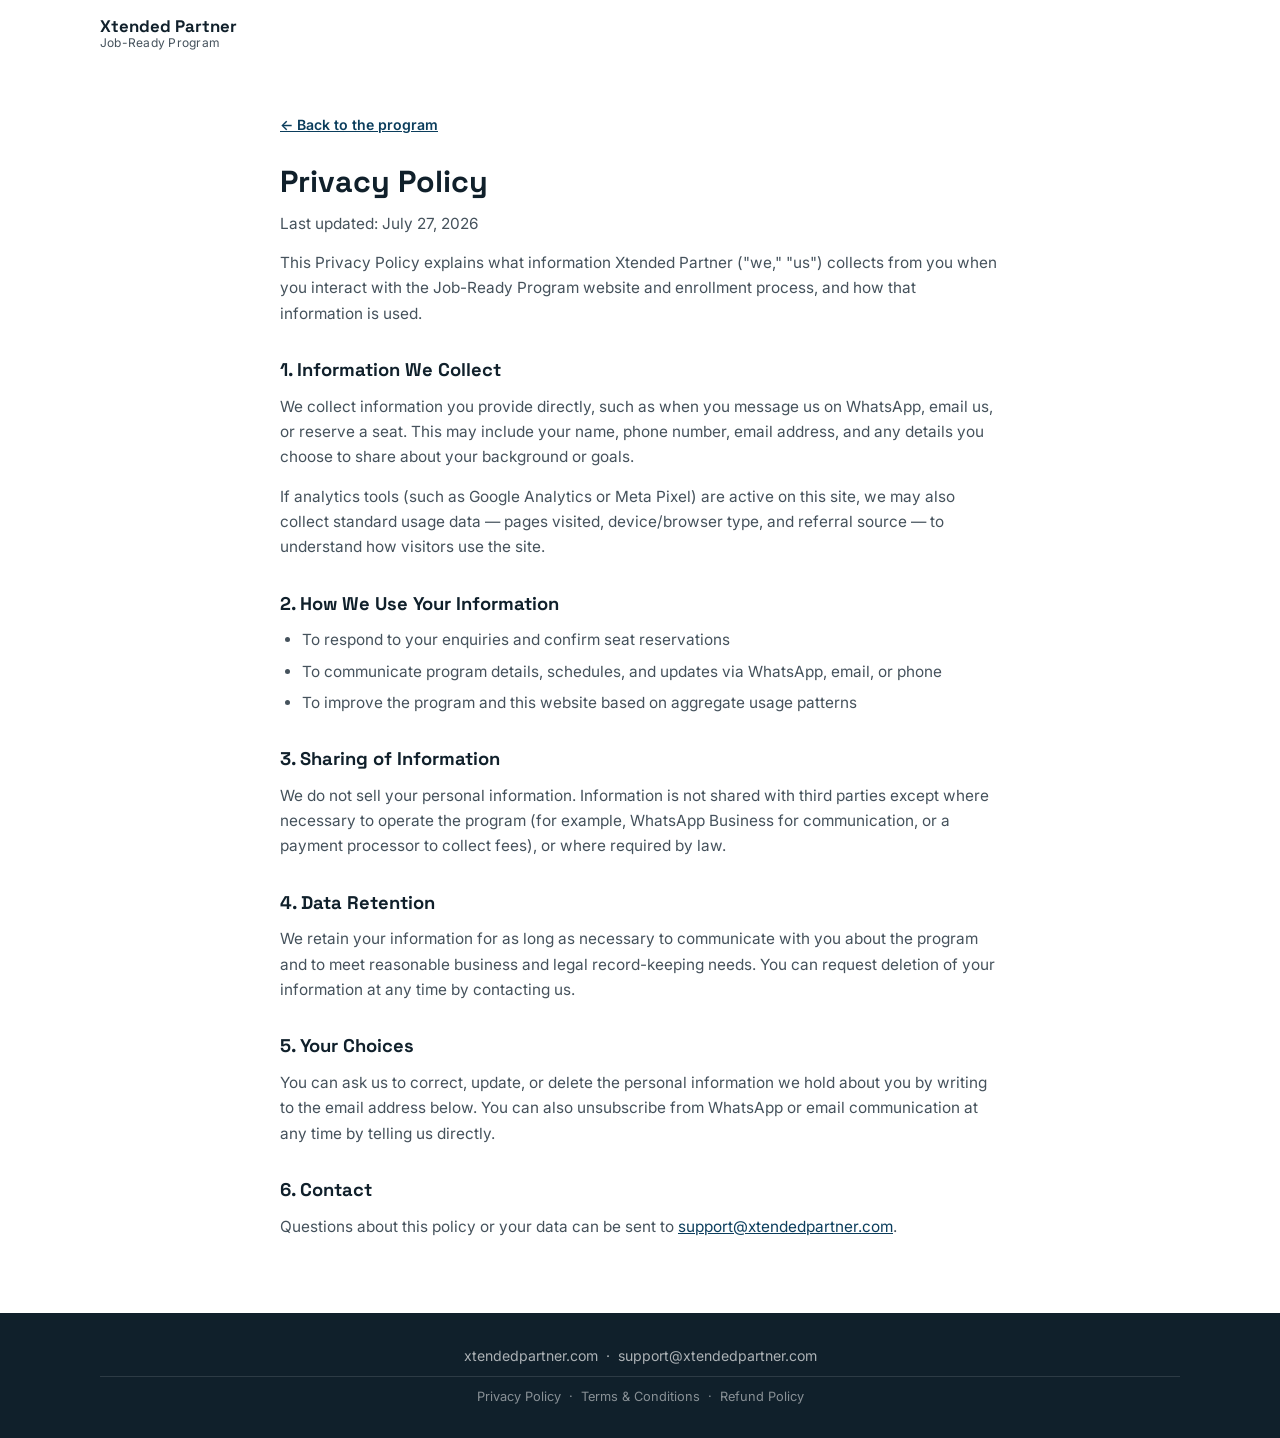
==== privacy-policy.html @ 80301762 "Revise curriculum content, compact key sections, add legal pages - Replace 10-week curriculum with t" ====
<!DOCTYPE html>
<html lang="en">
<head>
  <meta charset="UTF-8">
  <meta name="viewport" content="width=device-width, initial-scale=1.0">
  <title>Privacy Policy | Xtended Partner</title>
  <meta name="description" content="Privacy Policy for the Xtended Partner Job-Ready Program.">
  <meta name="theme-color" content="#0B3D5C">
  <meta name="robots" content="noindex">

  <link rel="preconnect" href="https://fonts.googleapis.com">
  <link rel="preconnect" href="https://fonts.gstatic.com" crossorigin>
  <link href="https://fonts.googleapis.com/css2?family=Inter:wght@400;500;600;700;800&family=Space+Grotesk:wght@500;600;700&display=swap" rel="stylesheet">

  <link rel="stylesheet" href="css/style.css">
</head>
<body>

  <header class="site-header" id="site-header">
    <div class="container site-header__inner">
      <a href="index.html#hero" class="site-header__brand">
        <span class="site-header__brand-name">Xtended Partner</span>
        <span class="site-header__brand-tag">Job-Ready Program</span>
      </a>
    </div>
  </header>

  <main>
    <section class="legal-page">
      <div class="container">
        <a href="index.html" class="legal-back">&larr; Back to the program</a>

        <h1>Privacy Policy</h1>
        <p class="legal-updated">Last updated: July 27, 2026</p>

        <p>This Privacy Policy explains what information Xtended Partner ("we," "us") collects from you when you interact with the Job-Ready Program website and enrollment process, and how that information is used.</p>

        <h2>1. Information We Collect</h2>
        <p>We collect information you provide directly, such as when you message us on WhatsApp, email us, or reserve a seat. This may include your name, phone number, email address, and any details you choose to share about your background or goals.</p>
        <p>If analytics tools (such as Google Analytics or Meta Pixel) are active on this site, we may also collect standard usage data &mdash; pages visited, device/browser type, and referral source &mdash; to understand how visitors use the site.</p>

        <h2>2. How We Use Your Information</h2>
        <ul>
          <li>To respond to your enquiries and confirm seat reservations</li>
          <li>To communicate program details, schedules, and updates via WhatsApp, email, or phone</li>
          <li>To improve the program and this website based on aggregate usage patterns</li>
        </ul>

        <h2>3. Sharing of Information</h2>
        <p>We do not sell your personal information. Information is not shared with third parties except where necessary to operate the program (for example, WhatsApp Business for communication, or a payment processor to collect fees), or where required by law.</p>

        <h2>4. Data Retention</h2>
        <p>We retain your information for as long as necessary to communicate with you about the program and to meet reasonable business and legal record-keeping needs. You can request deletion of your information at any time by contacting us.</p>

        <h2>5. Your Choices</h2>
        <p>You can ask us to correct, update, or delete the personal information we hold about you by writing to the email address below. You can also unsubscribe from WhatsApp or email communication at any time by telling us directly.</p>

        <h2>6. Contact</h2>
        <p>Questions about this policy or your data can be sent to <a href="mailto:support@xtendedpartner.com">support@xtendedpartner.com</a>.</p>
      </div>
    </section>
  </main>

  <footer class="site-footer">
    <div class="container site-footer__inner">
      <p class="site-footer__links">
        <a href="https://xtendedpartner.com">xtendedpartner.com</a>
        <span aria-hidden="true">&middot;</span>
        <a href="mailto:support@xtendedpartner.com">support@xtendedpartner.com</a>
      </p>
      <p class="site-footer__legal">
        <a href="privacy-policy.html">Privacy Policy</a>
        <span aria-hidden="true">&middot;</span>
        <a href="terms.html">Terms &amp; Conditions</a>
        <span aria-hidden="true">&middot;</span>
        <a href="refund-policy.html">Refund Policy</a>
      </p>
    </div>
  </footer>

</body>
</html>
---- css/style.css ----
/* ==========================================================================
   Job-Ready Program — Landing Page
   Mobile-first. No external dependencies.
   ========================================================================== */

:root {
  /* Color */
  --color-ink: #10202b;
  --color-ink-soft: #45525c;
  --color-bg: #ffffff;
  --color-bg-alt: #f4f7f9;
  --color-border: #e2e8ec;

  --color-accent: #0b3d5c;
  --color-accent-dark: #082c43;
  --color-accent-soft: #e8f0f5;
  --color-accent-2: #1584a8;
  --gradient-accent: linear-gradient(120deg, var(--color-accent) 0%, var(--color-accent-2) 100%);

  --header-height: 68px;

  /* Type */
  --font-base: 'Inter', -apple-system, BlinkMacSystemFont, "Segoe UI", Roboto, "Helvetica Neue", Arial, sans-serif;
  --font-heading: 'Space Grotesk', var(--font-base);

  /* Spacing / layout */
  --container-width: 1120px;
  --radius: 10px;
  --radius-sm: 6px;
}

/* ---- Reset ---- */
*, *::before, *::after { box-sizing: border-box; }
html {
  -webkit-text-size-adjust: 100%;
  scroll-behavior: smooth;
}
section[id] { scroll-margin-top: var(--header-height); }
@media (prefers-reduced-motion: reduce) {
  html { scroll-behavior: auto; }
}
body {
  margin: 0;
  font-family: var(--font-base);
  color: var(--color-ink);
  background: var(--color-bg);
  line-height: 1.5;
  -webkit-font-smoothing: antialiased;
}
img { max-width: 100%; display: block; }
ul { list-style: none; margin: 0; padding: 0; }
a { color: inherit; text-decoration: none; }
h1, h2, h3, p { margin: 0; }

.container {
  width: 100%;
  max-width: var(--container-width);
  margin-inline: auto;
  padding-inline: 20px;
}

/* ---- Buttons ---- */
.btn {
  display: inline-flex;
  align-items: center;
  justify-content: center;
  font-family: inherit;
  font-weight: 600;
  text-align: center;
  border: none;
  border-radius: var(--radius-sm);
  cursor: pointer;
  transition: background-color 0.15s ease, transform 0.05s ease;
}
.btn:active { transform: translateY(1px); }

.btn--primary {
  background: var(--color-accent);
  color: #ffffff;
}
.btn--primary:hover { background: var(--color-accent-dark); }

.btn--large {
  padding: 16px 28px;
  font-size: 1.05rem;
  border-radius: var(--radius);
  width: 100%;
}
@media (min-width: 560px) {
  .btn--large { width: auto; }
}

/* ==========================================================================
   Header / Navigation
   ========================================================================== */
.site-header {
  position: sticky;
  top: 0;
  z-index: 600;
  height: var(--header-height);
  display: flex;
  align-items: center;
  background: rgba(255, 255, 255, 0.9);
  backdrop-filter: blur(10px);
  border-bottom: 1px solid transparent;
  transition: border-color 0.2s ease, box-shadow 0.2s ease;
}
.site-header.is-scrolled {
  border-bottom-color: var(--color-border);
  box-shadow: 0 4px 20px rgba(16, 32, 43, 0.06);
}
.site-header__inner {
  width: 100%;
  display: flex;
  align-items: center;
  justify-content: space-between;
  gap: 16px;
}
.site-header__brand {
  display: flex;
  flex-direction: column;
  line-height: 1.2;
  z-index: 2;
}
.site-header__brand-name {
  font-family: var(--font-heading);
  font-weight: 700;
  font-size: 1.05rem;
  color: var(--color-ink);
}
.site-header__brand-tag {
  font-size: 0.75rem;
  color: var(--color-ink-soft);
  letter-spacing: 0.02em;
}

.nav-toggle {
  z-index: 2;
  width: 32px;
  height: 32px;
  padding: 0;
  border: none;
  background: none;
  display: flex;
  flex-direction: column;
  justify-content: center;
  align-items: center;
  gap: 5px;
  cursor: pointer;
}
.nav-toggle span {
  width: 22px;
  height: 2px;
  background: var(--color-ink);
  border-radius: 2px;
  transition: transform 0.2s ease, opacity 0.2s ease;
}
.nav-toggle[aria-expanded="true"] span:nth-child(1) { transform: translateY(7px) rotate(45deg); }
.nav-toggle[aria-expanded="true"] span:nth-child(2) { opacity: 0; }
.nav-toggle[aria-expanded="true"] span:nth-child(3) { transform: translateY(-7px) rotate(-45deg); }

.site-nav {
  position: fixed;
  inset: var(--header-height) 0 0 0;
  background: var(--color-bg);
  padding: 24px 20px;
  display: flex;
  flex-direction: column;
  gap: 24px;
  transform: translateX(100%);
  transition: transform 0.25s ease;
  overflow-y: auto;
}
.site-nav.is-open {
  transform: translateX(0);
}
.site-nav__list {
  display: flex;
  flex-direction: column;
  gap: 4px;
}
.site-nav__link {
  display: block;
  padding: 12px 4px;
  font-size: 1.05rem;
  font-weight: 600;
  color: var(--color-ink);
  border-bottom: 1px solid var(--color-border);
}
.site-nav__link.is-active {
  color: var(--color-accent);
}
.site-nav__cta {
  padding: 14px 20px;
}

@media (min-width: 960px) {
  .nav-toggle { display: none; }
  .site-nav {
    position: static;
    inset: auto;
    flex-direction: row;
    align-items: center;
    padding: 0;
    background: none;
    transform: none;
    gap: 28px;
    overflow: visible;
  }
  .site-nav__list {
    flex-direction: row;
    gap: 26px;
  }
  .site-nav__link {
    padding: 4px 0;
    font-size: 0.92rem;
    border-bottom: 2px solid transparent;
  }
  .site-nav__link:hover,
  .site-nav__link.is-active {
    color: var(--color-accent);
    border-bottom-color: var(--color-accent);
  }
  .site-nav__cta {
    padding: 10px 20px;
    font-size: 0.9rem;
  }
}

/* ==========================================================================
   Hero
   ========================================================================== */
.hero {
  position: relative;
  overflow: hidden;
  background: linear-gradient(180deg, var(--color-bg-alt) 0%, var(--color-bg) 100%);
  padding-block: 44px 40px;
  scroll-margin-top: var(--header-height);
}
.hero__orbs {
  position: absolute;
  inset: 0;
  z-index: 0;
  overflow: hidden;
}
.hero__orb {
  position: absolute;
  border-radius: 50%;
  filter: blur(60px);
  opacity: 0.35;
  animation: orbFloat 16s ease-in-out infinite;
}
.hero__orb--1 {
  width: 320px;
  height: 320px;
  top: -80px;
  left: -60px;
  background: var(--gradient-accent);
}
.hero__orb--2 {
  width: 260px;
  height: 260px;
  top: 40%;
  right: -80px;
  background: radial-gradient(circle, var(--color-accent-2), transparent 70%);
  animation-duration: 20s;
  animation-delay: -4s;
}
.hero__orb--3 {
  width: 200px;
  height: 200px;
  bottom: -60px;
  left: 30%;
  background: radial-gradient(circle, var(--color-accent), transparent 70%);
  animation-duration: 18s;
  animation-delay: -9s;
}
@keyframes orbFloat {
  0%, 100% { transform: translate(0, 0) scale(1); }
  50% { transform: translate(24px, -18px) scale(1.08); }
}
@media (prefers-reduced-motion: reduce) {
  .hero__orb { animation: none; }
}

.gradient-text {
  background: var(--gradient-accent);
  -webkit-background-clip: text;
  background-clip: text;
  color: transparent;
}

.hero__grid {
  position: relative;
  z-index: 1;
  display: flex;
  flex-direction: column;
  align-items: center;
  gap: 36px;
}
.hero__inner {
  max-width: 760px;
  text-align: center;
  display: flex;
  flex-direction: column;
  align-items: center;
}
.hero__eyebrow {
  font-size: 0.8rem;
  font-weight: 700;
  letter-spacing: 0.06em;
  text-transform: uppercase;
  color: var(--color-accent);
  margin-bottom: 14px;
}
.hero__headline {
  font-family: var(--font-heading);
  font-size: 1.9rem;
  line-height: 1.22;
  font-weight: 700;
  letter-spacing: -0.01em;
  color: var(--color-ink);
  margin-bottom: 18px;
  text-wrap: balance;
}
.hero__points-heading {
  font-family: var(--font-heading);
  font-size: 1.05rem;
  font-weight: 700;
  color: var(--color-ink);
  margin-bottom: 12px;
}
.hero__points {
  display: flex;
  flex-direction: column;
  gap: 9px;
  max-width: 560px;
  margin-bottom: 28px;
  text-align: left;
}
.hero__points li {
  display: flex;
  align-items: flex-start;
  gap: 10px;
  font-size: 0.88rem;
  line-height: 1.35;
  color: var(--color-ink-soft);
}
.hero__points svg {
  flex: 0 0 auto;
  width: 16px;
  height: 16px;
  margin-top: 2px;
  color: var(--color-accent);
}
.hero__cta {
  margin-bottom: 14px;
}
.hero__meta {
  font-size: 0.9rem;
  font-weight: 600;
  color: var(--color-ink-soft);
}
.hero__countdown {
  margin-top: 10px;
  display: inline-block;
  font-size: 0.78rem;
  font-weight: 700;
  color: var(--color-accent);
  background: var(--color-accent-soft);
  border-radius: 999px;
  padding: 5px 14px;
}
.hero__countdown:empty { display: none; }


@media (min-width: 700px) {
  .hero { padding-block: 72px 60px; }
  .hero__headline { font-size: 2.75rem; }
}
@media (min-width: 860px) {
  .hero__grid {
    flex-direction: row;
    align-items: center;
    gap: 40px;
    text-align: left;
  }
  .hero__inner {
    flex: 1 1 auto;
    align-items: flex-start;
    text-align: left;
    max-width: 540px;
    min-width: 0;
  }
  .hero__visual {
    flex: 0 0 auto;
    width: 250px;
    max-width: 32%;
    min-width: 0;
  }
}
@media (min-width: 1000px) {
  .hero__headline { font-size: 2.7rem; }
  .hero__grid { gap: 48px; }
  .hero__inner { max-width: 580px; }
  .hero__visual { width: 280px; max-width: 280px; }
}

/* ---- Hero visual: abstract campaign-performance mock, no real account data ---- */
.hero__visual {
  position: relative;
  width: 100%;
  max-width: 300px;
}
.ad-mock {
  position: relative;
  background: var(--color-bg);
  border: 1px solid var(--color-border);
  border-radius: 14px;
  padding: 16px;
  box-shadow: 0 24px 48px -20px rgba(11, 61, 92, 0.3), 0 6px 16px rgba(16, 32, 43, 0.08);
  display: flex;
  flex-direction: column;
  gap: 11px;
}
.ad-mock::before {
  content: "";
  position: absolute;
  inset: 0;
  border-radius: inherit;
  padding: 1px;
  background: linear-gradient(135deg, rgba(21, 132, 168, 0.5), rgba(11, 61, 92, 0) 40%);
  -webkit-mask: linear-gradient(#000 0 0) content-box, linear-gradient(#000 0 0);
  -webkit-mask-composite: xor;
  mask-composite: exclude;
  pointer-events: none;
}
.ad-mock__heading-row {
  display: flex;
  align-items: center;
  gap: 8px;
}
.ad-mock__heading-icon {
  flex: 0 0 auto;
  display: flex;
  align-items: center;
  justify-content: center;
  width: 20px;
  height: 20px;
  border-radius: 6px;
  background: var(--gradient-accent);
  color: #ffffff;
}
.ad-mock__heading-icon svg {
  width: 11px;
  height: 11px;
}
.ad-mock__heading {
  font-size: 0.62rem;
  font-weight: 700;
  text-transform: uppercase;
  letter-spacing: 0.03em;
  color: var(--color-ink);
}
.ad-mock__row {
  display: flex;
  align-items: center;
  gap: 7px;
}
.ad-mock__label {
  flex: 0 0 auto;
  width: 60px;
  font-size: 0.62rem;
  font-weight: 600;
  color: var(--color-ink-soft);
}
.ad-mock__track {
  flex: 1;
  height: 6px;
  border-radius: 999px;
  background: var(--color-bg-alt);
  overflow: hidden;
}
.ad-mock__bar {
  display: block;
  height: 100%;
  border-radius: inherit;
}
.ad-mock__bar--blue { background: linear-gradient(90deg, #0b3d5c, #1584a8); }
.ad-mock__bar--green { background: linear-gradient(90deg, #1a8f5e, #34c785); }
.ad-mock__bar--amber { background: linear-gradient(90deg, #b8791a, #f0a83c); }
.ad-mock__bar--violet { background: linear-gradient(90deg, #5b3fa8, #8b6fd6); }
.ad-mock__chart {
  margin-top: 1px;
  padding-top: 11px;
  border-top: 1px solid var(--color-border);
}
.ad-mock__chart-top {
  display: flex;
  align-items: center;
  justify-content: space-between;
  margin-bottom: 6px;
}
.ad-mock__chart-title {
  font-size: 0.64rem;
  font-weight: 700;
  color: var(--color-ink);
}
.ad-mock__chart-delta {
  font-size: 0.6rem;
  font-weight: 700;
  color: #1a8f5e;
  background: rgba(26, 143, 94, 0.12);
  border-radius: 999px;
  padding: 2px 7px;
}
.ad-mock__chart svg {
  width: 100%;
  height: 42px;
  display: block;
  overflow: visible;
}

/* ---- Floating stat chip, breaks out of the card corner for depth ---- */
.hero__visual-badge {
  position: absolute;
  left: -10px;
  bottom: -16px;
  display: flex;
  flex-direction: column;
  gap: 1px;
  background: var(--color-accent);
  color: #ffffff;
  border-radius: 10px;
  padding: 8px 12px;
  box-shadow: 0 12px 24px rgba(11, 61, 92, 0.35);
}
.hero__visual-badge-num {
  font-family: var(--font-heading);
  font-size: 0.95rem;
  font-weight: 700;
  line-height: 1.1;
}
.hero__visual-badge-label {
  font-size: 0.58rem;
  color: rgba(255, 255, 255, 0.8);
  white-space: nowrap;
}

@media (min-width: 480px) {
  .hero__visual-badge { left: -16px; bottom: -16px; padding: 10px 14px; }
}

/* ==========================================================================
   Credibility bar
   ========================================================================== */
.credibility {
  background: var(--color-accent);
  color: #ffffff;
  padding-block: 28px;
}
.stat-row {
  display: grid;
  grid-template-columns: repeat(2, 1fr);
  gap: 20px;
  margin-bottom: 22px;
}
.stat-row__item {
  display: flex;
  flex-direction: column;
  align-items: center;
  text-align: center;
  gap: 2px;
}
.stat-row__number {
  font-family: var(--font-heading);
  font-size: 1.6rem;
  font-weight: 700;
  line-height: 1.1;
}
.stat-row__label {
  font-size: 0.76rem;
  color: rgba(255, 255, 255, 0.75);
  max-width: 14ch;
}
.platform-badges {
  display: flex;
  flex-wrap: wrap;
  justify-content: center;
  gap: 8px;
  padding-top: 20px;
  border-top: 1px solid rgba(255, 255, 255, 0.15);
}
.platform-badge {
  font-size: 0.78rem;
  font-weight: 600;
  color: #ffffff;
  background: rgba(255, 255, 255, 0.12);
  border-radius: 999px;
  padding: 6px 14px;
  white-space: nowrap;
}

@media (min-width: 860px) {
  .stat-row {
    grid-template-columns: repeat(4, 1fr);
    gap: 24px;
  }
  .stat-row__label { max-width: none; }
}

/* ==========================================================================
   Shared section styles
   ========================================================================== */
.visually-hidden {
  position: absolute;
  width: 1px;
  height: 1px;
  padding: 0;
  margin: -1px;
  overflow: hidden;
  clip: rect(0, 0, 0, 0);
  white-space: nowrap;
  border: 0;
}

section {
  padding-block: 40px;
}
.outcomes,
.certifications,
.faq {
  background: var(--color-bg-alt);
}

.section-header {
  max-width: 680px;
  margin-inline: auto;
  text-align: center;
  margin-bottom: 26px;
}
.section-header__title {
  font-family: var(--font-heading);
  font-size: 1.5rem;
  line-height: 1.28;
  font-weight: 700;
  color: var(--color-ink);
}
.section-header__note {
  margin-top: 8px;
  font-size: 0.92rem;
  color: var(--color-ink-soft);
}

@media (min-width: 700px) {
  section { padding-block: 60px; }
  .section-header__title { font-size: 1.9rem; }
}

/* ==========================================================================
   Why This Program Is Different
   ========================================================================== */
.why__grid {
  display: grid;
  grid-template-columns: 1fr;
  gap: 12px;
}
.why-card {
  background: var(--color-bg);
  border: 1px solid var(--color-border);
  border-radius: var(--radius-sm);
  padding: 14px;
}
.why-card__icon {
  display: flex;
  align-items: center;
  justify-content: center;
  width: 28px;
  height: 28px;
  margin-bottom: 8px;
  border-radius: 8px;
  background: var(--color-accent-soft);
  color: var(--color-accent);
}
.why-card__icon svg {
  width: 15px;
  height: 15px;
}
.why-card__title {
  font-family: var(--font-heading);
  font-size: 0.92rem;
  font-weight: 600;
  color: var(--color-accent);
  margin-bottom: 5px;
  line-height: 1.3;
}
.why-card__body {
  font-size: 0.82rem;
  line-height: 1.4;
  color: var(--color-ink-soft);
}

@media (min-width: 560px) {
  .why__grid { grid-template-columns: repeat(2, 1fr); gap: 14px; }
}
@media (min-width: 860px) {
  .why__grid { grid-template-columns: repeat(4, 1fr); gap: 14px; }
}

/* ==========================================================================
   Outcomes checklist
   ========================================================================== */
.checklist {
  max-width: 960px;
  margin-inline: auto;
  display: grid;
  grid-template-columns: 1fr;
  gap: 8px;
}
.checklist__item {
  display: flex;
  align-items: center;
  gap: 10px;
  padding: 10px 12px;
  background: var(--color-bg);
  border: 1px solid var(--color-border);
  border-radius: var(--radius-sm);
  font-size: 0.82rem;
}
.checklist__icon {
  flex: 0 0 auto;
  display: flex;
  align-items: center;
  justify-content: center;
  width: 26px;
  height: 26px;
  border-radius: 7px;
  background: var(--color-accent-soft);
  color: var(--color-accent);
}
.checklist__icon svg {
  width: 13px;
  height: 13px;
}
.checklist__text {
  color: var(--color-ink);
  font-weight: 500;
  line-height: 1.3;
}

@media (min-width: 560px) {
  .checklist { grid-template-columns: repeat(2, 1fr); }
}
@media (min-width: 860px) {
  .checklist { grid-template-columns: repeat(3, 1fr); }
}

/* ==========================================================================
   Accordion (Curriculum + FAQ)
   ========================================================================== */
.accordion {
  max-width: 760px;
  margin-inline: auto;
  display: flex;
  flex-direction: column;
  gap: 10px;
}
.accordion-item {
  background: var(--color-bg);
  border: 1px solid var(--color-border);
  border-radius: var(--radius-sm);
  overflow: hidden;
}
.accordion-header { margin: 0; }
.accordion-trigger {
  width: 100%;
  display: flex;
  align-items: center;
  justify-content: space-between;
  gap: 12px;
  padding: 16px 18px;
  background: none;
  border: none;
  font-family: inherit;
  font-size: 0.98rem;
  color: var(--color-ink);
  text-align: left;
  cursor: pointer;
}
.accordion-trigger__label { flex: 1; }
.accordion-trigger__chevron {
  flex: 0 0 auto;
  width: 18px;
  height: 18px;
  color: var(--color-ink-soft);
  transition: transform 0.2s ease;
}
.accordion-trigger[aria-expanded="true"] .accordion-trigger__chevron {
  transform: rotate(180deg);
}
.accordion-panel {
  padding: 0 18px 18px;
  font-size: 0.94rem;
  color: var(--color-ink-soft);
}


/* ==========================================================================
   Curriculum timeline
   ========================================================================== */
.timeline {
  max-width: 640px;
  margin-inline: auto;
  display: grid;
  grid-template-columns: 1fr;
  gap: 22px;
}
.timeline-item {
  position: relative;
  display: flex;
  gap: 16px;
  padding-left: 0;
}
.timeline-item::after {
  content: "";
  position: absolute;
  left: 17px;
  top: 36px;
  width: 2px;
  height: 22px;
  background: var(--color-border);
}
.timeline-item:nth-child(10)::after {
  display: none;
}

@media (min-width: 760px) {
  .timeline {
    max-width: 940px;
    grid-template-columns: 1fr 1fr;
    grid-template-rows: repeat(5, auto);
    grid-auto-flow: column;
    column-gap: 52px;
    row-gap: 22px;
  }
  .timeline-item:nth-child(5)::after {
    display: none;
  }
}
.timeline-item__node {
  position: relative;
  z-index: 1;
  flex: 0 0 auto;
  width: 36px;
  height: 36px;
  display: flex;
  align-items: center;
  justify-content: center;
  border-radius: 50%;
  background: var(--gradient-accent);
  color: #ffffff;
  font-family: var(--font-heading);
  font-weight: 700;
  font-size: 0.92rem;
}
.timeline-item__content {
  flex: 1;
  padding-top: 4px;
}
.timeline-item__title {
  font-family: var(--font-heading);
  font-size: 1rem;
  font-weight: 600;
  color: var(--color-ink);
  margin-bottom: 4px;
}
.timeline-item__body {
  font-size: 0.9rem;
  color: var(--color-ink-soft);
}
.timeline-item__certs {
  display: flex;
  flex-wrap: wrap;
  gap: 6px;
  margin-top: 8px;
}
.timeline-item__cert {
  display: inline-flex;
  align-items: center;
  gap: 5px;
  font-size: 0.72rem;
  font-weight: 600;
  color: var(--color-accent);
  background: var(--color-accent-soft);
  border-radius: 999px;
  padding: 4px 10px 4px 8px;
}
.timeline-item__cert svg {
  width: 12px;
  height: 12px;
}

/* ==========================================================================
   Quick facts (program format, condensed into curriculum section)
   ========================================================================== */
.quick-facts {
  display: flex;
  flex-wrap: wrap;
  justify-content: center;
  gap: 8px;
  max-width: 760px;
  margin: 0 auto 28px;
}
.quick-facts__chip {
  display: inline-flex;
  align-items: center;
  gap: 7px;
  font-size: 0.82rem;
  font-weight: 600;
  color: var(--color-accent);
  background: var(--color-accent-soft);
  border-radius: 999px;
  padding: 7px 14px 7px 10px;
  white-space: nowrap;
}
.quick-facts__chip svg {
  flex: 0 0 auto;
  width: 15px;
  height: 15px;
}

/* ==========================================================================
   Certifications grid
   ========================================================================== */
.cert-grid {
  display: grid;
  grid-template-columns: repeat(2, 1fr);
  gap: 10px;
  max-width: 1120px;
  margin-inline: auto;
}
.cert-card {
  display: flex;
  flex-direction: column;
  align-items: center;
  text-align: center;
  gap: 3px;
  padding: 10px 4px;
  background: var(--color-bg);
  border: 1px solid var(--color-border);
  border-radius: var(--radius-sm);
  min-width: 0;
}
.cert-card__badge {
  width: 26px;
  height: 26px;
  display: flex;
  align-items: center;
  justify-content: center;
  border-radius: 50%;
  background: var(--color-bg-alt);
  border: 1px solid var(--color-border);
  margin-bottom: 1px;
}
.cert-card__badge svg {
  display: block;
}
.cert-card__badge--google svg {
  width: 14px;
  height: 14px;
}
.cert-card__badge--meta svg {
  width: 13px;
  height: 13px;
}
.cert-card__name {
  font-size: 0.64rem;
  font-weight: 700;
  color: var(--color-ink);
  line-height: 1.2;
}
.cert-card__week {
  font-size: 0.56rem;
  color: var(--color-ink-soft);
}

@media (min-width: 480px) {
  .cert-grid { grid-template-columns: repeat(3, 1fr); }
}
@media (min-width: 600px) {
  .cert-grid { grid-template-columns: repeat(5, 1fr); }
}
@media (min-width: 720px) {
  .cert-grid { grid-template-columns: repeat(9, 1fr); gap: 6px; }
}

/* ==========================================================================
   Pricing + lead form
   ========================================================================== */
.pricing__inner { max-width: 780px; }
.pricing__header {
  display: flex;
  flex-direction: column;
  gap: 18px;
  padding-bottom: 22px;
  margin-bottom: 22px;
  border-bottom: 1px solid var(--color-border);
}
.pricing__header-text { min-width: 0; }
.pricing__header-title {
  font-family: var(--font-heading);
  font-size: 1.5rem;
  line-height: 1.28;
  font-weight: 700;
  color: var(--color-ink);
  margin-bottom: 6px;
}
.pricing__header-note {
  font-size: 0.86rem;
  color: var(--color-ink-soft);
}
.pricing__header-cta {
  flex: 0 0 auto;
  display: flex;
  flex-direction: column;
  align-items: flex-start;
  gap: 8px;
}
.pricing__header-cta .whatsapp-cta {
  width: 100%;
}

@media (min-width: 600px) {
  .pricing__header {
    flex-direction: row;
    align-items: center;
    justify-content: space-between;
    gap: 28px;
  }
  .pricing__header-cta {
    align-items: flex-end;
    text-align: right;
  }
  .pricing__header-cta .whatsapp-cta {
    width: auto;
  }
}

.pricing__list {
  display: flex;
  flex-direction: column;
  gap: 10px;
  margin-bottom: 0;
}
.pricing__list li {
  display: flex;
  align-items: center;
  gap: 12px;
  font-size: 0.98rem;
  color: var(--color-ink-soft);
}
.pricing__list li svg {
  flex: 0 0 auto;
  width: 18px;
  height: 18px;
  color: var(--color-accent);
}

.reserve-box__countdown {
  display: inline-block;
  font-size: 0.76rem;
  font-weight: 700;
  color: var(--color-accent);
  background: var(--color-accent-soft);
  border-radius: 999px;
  padding: 5px 14px;
}
.reserve-box__countdown:empty { display: none; }

/* ==========================================================================
   Sticky mobile CTA
   ========================================================================== */
.sticky-cta {
  position: fixed;
  left: 0;
  right: 0;
  bottom: 0;
  z-index: 500;
  background: var(--color-bg);
  border-top: 1px solid var(--color-border);
  box-shadow: 0 -4px 16px rgba(16, 32, 43, 0.08);
  padding-block: 10px;
  transform: translateY(0);
  transition: transform 0.25s ease;
}
.sticky-cta.is-hidden {
  transform: translateY(100%);
}
.sticky-cta__inner {
  display: flex;
  align-items: center;
  justify-content: space-between;
  gap: 12px;
}
.sticky-cta__text {
  display: flex;
  flex-direction: column;
  line-height: 1.2;
}
.sticky-cta__text strong {
  font-family: var(--font-heading);
  font-size: 1rem;
  color: var(--color-ink);
}
.sticky-cta__text span {
  font-size: 0.72rem;
  color: var(--color-ink-soft);
}
.sticky-cta__btn {
  flex: 0 0 auto;
  padding: 12px 20px;
  font-size: 0.92rem;
}

/* keep page content clear of the fixed bar on mobile */
main { padding-bottom: 76px; }

@media (min-width: 860px) {
  .sticky-cta { display: none; }
  main { padding-bottom: 0; }
}

/* ==========================================================================
   Footer
   ========================================================================== */
.site-footer {
  padding-block: 32px;
  background: var(--color-ink);
  color: rgba(255, 255, 255, 0.85);
  text-align: center;
}
.site-footer__name {
  font-family: var(--font-heading);
  font-weight: 600;
  margin-bottom: 8px;
}
.site-footer__links {
  font-size: 0.88rem;
  display: flex;
  flex-wrap: wrap;
  justify-content: center;
  gap: 8px;
  color: rgba(255, 255, 255, 0.65);
}
.site-footer__links a:hover {
  color: #ffffff;
}
.site-footer__legal {
  margin-top: 10px;
  padding-top: 10px;
  border-top: 1px solid rgba(255, 255, 255, 0.12);
  font-size: 0.8rem;
  display: flex;
  flex-wrap: wrap;
  justify-content: center;
  gap: 8px;
  color: rgba(255, 255, 255, 0.5);
}
.site-footer__legal a:hover {
  color: #ffffff;
}

/* ==========================================================================
   Legal pages (Privacy, Terms, Refund Policy)
   ========================================================================== */
.legal-page {
  padding-block: 44px 60px;
}
.legal-page .container {
  max-width: 760px;
}
.legal-back {
  display: inline-flex;
  align-items: center;
  gap: 6px;
  margin-bottom: 24px;
  font-size: 0.88rem;
  font-weight: 600;
  color: var(--color-accent);
}
.legal-page h1 {
  font-family: var(--font-heading);
  font-size: 1.9rem;
  font-weight: 700;
  color: var(--color-ink);
  margin-bottom: 6px;
}
.legal-updated {
  font-size: 0.85rem;
  color: var(--color-ink-soft);
  margin-bottom: 36px;
}
.legal-page h2 {
  font-family: var(--font-heading);
  font-size: 1.15rem;
  font-weight: 700;
  color: var(--color-ink);
  margin-top: 30px;
  margin-bottom: 10px;
}
.legal-page p {
  font-size: 0.96rem;
  line-height: 1.65;
  color: var(--color-ink-soft);
  margin-bottom: 14px;
}
.legal-page ul {
  margin: 0 0 14px;
  padding-left: 22px;
  list-style: disc;
}
.legal-page li {
  font-size: 0.96rem;
  line-height: 1.65;
  color: var(--color-ink-soft);
  margin-bottom: 6px;
}
.legal-page a {
  color: var(--color-accent);
  text-decoration: underline;
}
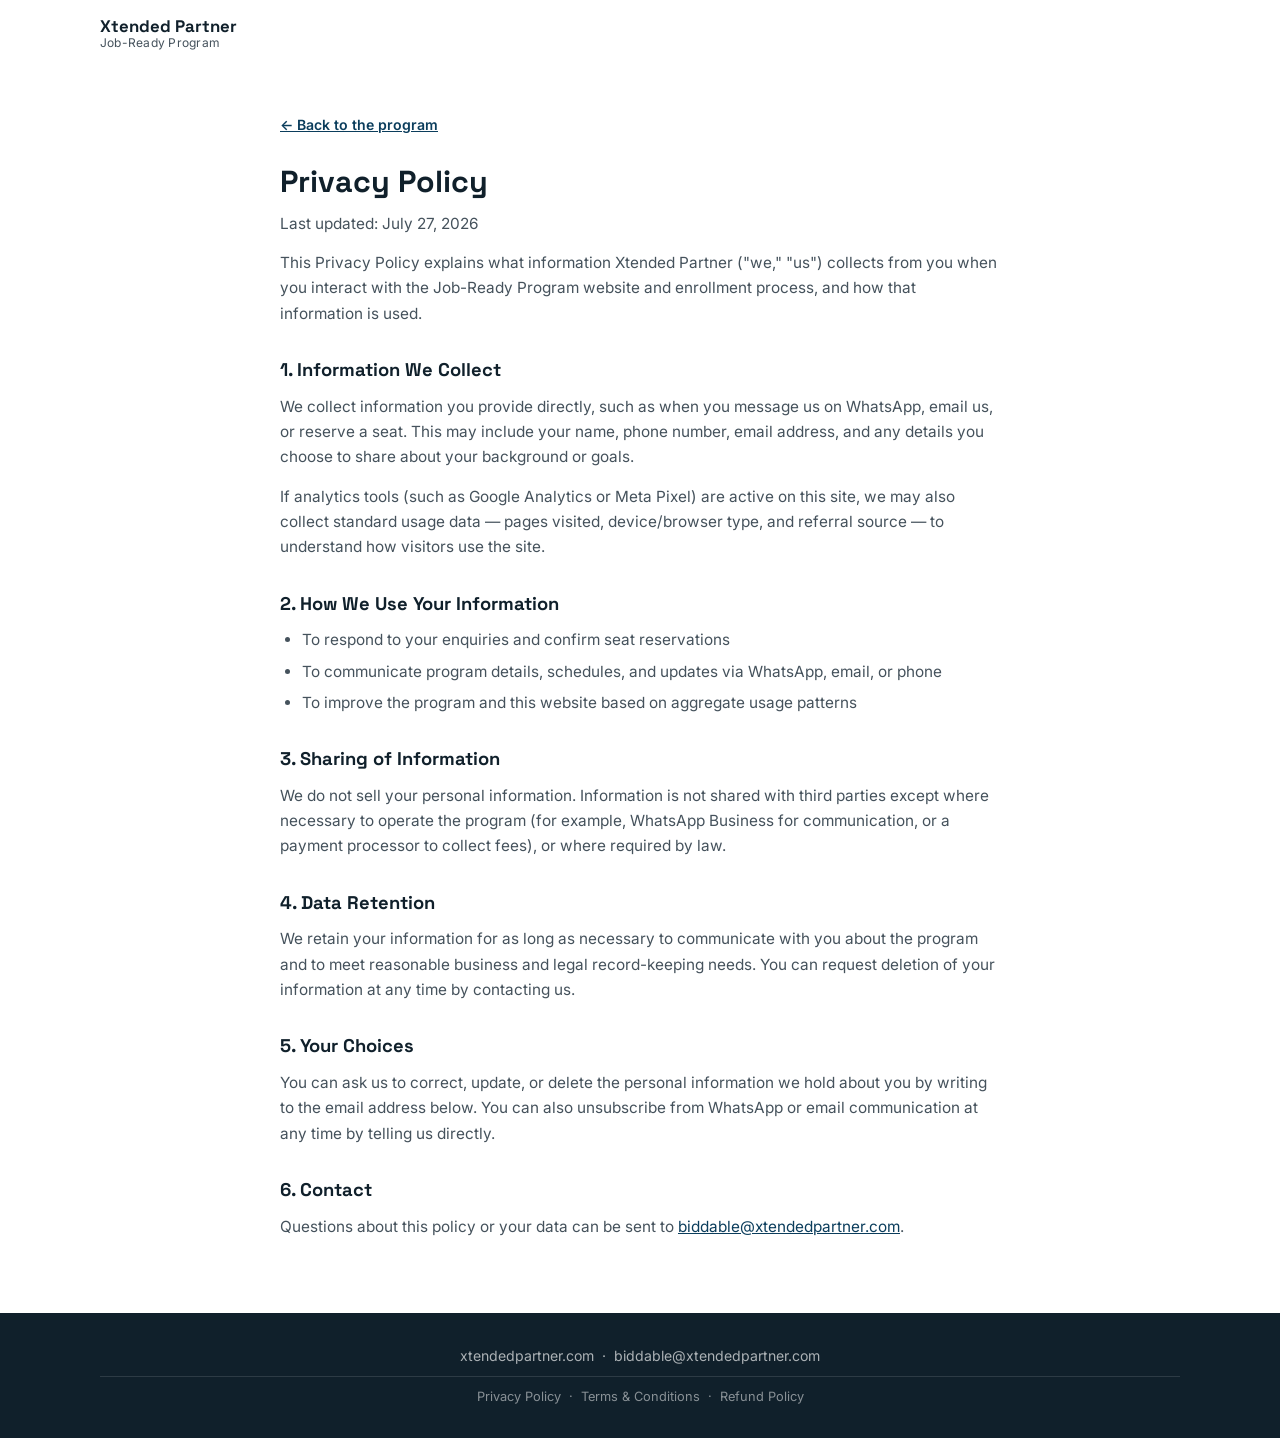
==== commit 0192ba39: "Reduce batch size to 10 seats, drop recordings/countdown, update support email Batch capacity change" ====
--- a/privacy-policy.html
+++ b/privacy-policy.html
@@ -56,7 +56,7 @@
         <p>You can ask us to correct, update, or delete the personal information we hold about you by writing to the email address below. You can also unsubscribe from WhatsApp or email communication at any time by telling us directly.</p>
 
         <h2>6. Contact</h2>
-        <p>Questions about this policy or your data can be sent to <a href="mailto:support@xtendedpartner.com">support@xtendedpartner.com</a>.</p>
+        <p>Questions about this policy or your data can be sent to <a href="mailto:biddable@xtendedpartner.com">biddable@xtendedpartner.com</a>.</p>
       </div>
     </section>
   </main>
@@ -66,7 +66,7 @@
       <p class="site-footer__links">
         <a href="https://xtendedpartner.com">xtendedpartner.com</a>
         <span aria-hidden="true">&middot;</span>
-        <a href="mailto:support@xtendedpartner.com">support@xtendedpartner.com</a>
+        <a href="mailto:biddable@xtendedpartner.com">biddable@xtendedpartner.com</a>
       </p>
       <p class="site-footer__legal">
         <a href="privacy-policy.html">Privacy Policy</a>
--- a/css/style.css
+++ b/css/style.css
@@ -234,7 +234,7 @@
   position: relative;
   overflow: hidden;
   background: linear-gradient(180deg, var(--color-bg-alt) 0%, var(--color-bg) 100%);
-  padding-block: 44px 40px;
+  padding-block: 44px 56px;
   scroll-margin-top: var(--header-height);
 }
 .hero__orbs {
@@ -361,18 +361,6 @@
   font-weight: 600;
   color: var(--color-ink-soft);
 }
-.hero__countdown {
-  margin-top: 10px;
-  display: inline-block;
-  font-size: 0.78rem;
-  font-weight: 700;
-  color: var(--color-accent);
-  background: var(--color-accent-soft);
-  border-radius: 999px;
-  padding: 5px 14px;
-}
-.hero__countdown:empty { display: none; }
-
 
 @media (min-width: 700px) {
   .hero { padding-block: 72px 60px; }
@@ -411,6 +399,10 @@
   position: relative;
   width: 100%;
   max-width: 300px;
+  margin-bottom: 24px;
+}
+@media (min-width: 860px) {
+  .hero__visual { margin-bottom: 0; }
 }
 .ad-mock {
   position: relative;
@@ -462,34 +454,62 @@
   letter-spacing: 0.03em;
   color: var(--color-ink);
 }
-.ad-mock__row {
-  display: flex;
-  align-items: center;
-  gap: 7px;
-}
-.ad-mock__label {
+.ad-mock__industries {
+  display: grid;
+  grid-template-columns: repeat(2, 1fr);
+  gap: 8px;
+}
+.ad-mock__industry {
+  display: flex;
+  align-items: center;
+  gap: 8px;
+  padding: 8px 9px;
+  background: var(--color-accent-soft);
+  border-radius: 9px;
+}
+.ad-mock__industry-icon {
   flex: 0 0 auto;
-  width: 60px;
-  font-size: 0.62rem;
+  display: flex;
+  align-items: center;
+  justify-content: center;
+  width: 20px;
+  height: 20px;
+  color: var(--color-accent);
+}
+.ad-mock__industry-icon svg {
+  width: 15px;
+  height: 15px;
+}
+.ad-mock__industry-label {
+  font-size: 0.68rem;
+  font-weight: 700;
+  color: var(--color-ink);
+  line-height: 1.2;
+}
+.ad-mock__stats {
+  display: flex;
+  gap: 14px;
+  padding: 2px 2px 4px;
+}
+.ad-mock__stat {
+  flex: 1;
+  display: flex;
+  flex-direction: column;
+  gap: 2px;
+}
+.ad-mock__stat-num {
+  font-family: var(--font-heading);
+  font-size: 1.55rem;
+  font-weight: 700;
+  color: var(--color-accent);
+  line-height: 1.1;
+}
+.ad-mock__stat-label {
+  font-size: 0.64rem;
   font-weight: 600;
   color: var(--color-ink-soft);
-}
-.ad-mock__track {
-  flex: 1;
-  height: 6px;
-  border-radius: 999px;
-  background: var(--color-bg-alt);
-  overflow: hidden;
-}
-.ad-mock__bar {
-  display: block;
-  height: 100%;
-  border-radius: inherit;
-}
-.ad-mock__bar--blue { background: linear-gradient(90deg, #0b3d5c, #1584a8); }
-.ad-mock__bar--green { background: linear-gradient(90deg, #1a8f5e, #34c785); }
-.ad-mock__bar--amber { background: linear-gradient(90deg, #b8791a, #f0a83c); }
-.ad-mock__bar--violet { background: linear-gradient(90deg, #5b3fa8, #8b6fd6); }
+  line-height: 1.25;
+}
 .ad-mock__chart {
   margin-top: 1px;
   padding-top: 11px;
@@ -651,6 +671,9 @@
   font-size: 0.92rem;
   color: var(--color-ink-soft);
 }
+.curriculum .section-header__note {
+  white-space: nowrap;
+}
 
 @media (min-width: 700px) {
   section { padding-block: 60px; }
@@ -666,37 +689,47 @@
   gap: 12px;
 }
 .why-card {
+  display: flex;
+  flex-direction: column;
   background: var(--color-bg);
   border: 1px solid var(--color-border);
-  border-radius: var(--radius-sm);
-  padding: 14px;
+  border-radius: var(--radius);
+  padding: 20px 18px;
+  box-shadow: 0 4px 20px rgba(16, 32, 43, 0.05);
+  transition: transform 0.2s ease, box-shadow 0.2s ease, border-color 0.2s ease;
+}
+.why-card:hover {
+  transform: translateY(-4px);
+  border-color: transparent;
+  box-shadow: 0 16px 32px -12px rgba(11, 61, 92, 0.18), 0 4px 12px rgba(16, 32, 43, 0.06);
 }
 .why-card__icon {
   display: flex;
   align-items: center;
   justify-content: center;
-  width: 28px;
-  height: 28px;
-  margin-bottom: 8px;
-  border-radius: 8px;
-  background: var(--color-accent-soft);
-  color: var(--color-accent);
+  flex: 0 0 auto;
+  width: 40px;
+  height: 40px;
+  margin-bottom: 14px;
+  border-radius: 50%;
+  background: var(--gradient-accent);
+  color: #fff;
 }
 .why-card__icon svg {
-  width: 15px;
-  height: 15px;
+  width: 19px;
+  height: 19px;
 }
 .why-card__title {
   font-family: var(--font-heading);
-  font-size: 0.92rem;
+  font-size: 0.96rem;
   font-weight: 600;
   color: var(--color-accent);
-  margin-bottom: 5px;
-  line-height: 1.3;
+  margin-bottom: 7px;
+  line-height: 1.35;
 }
 .why-card__body {
-  font-size: 0.82rem;
-  line-height: 1.4;
+  font-size: 0.85rem;
+  line-height: 1.5;
   color: var(--color-ink-soft);
 }
 
@@ -908,8 +941,13 @@
   flex-wrap: wrap;
   justify-content: center;
   gap: 8px;
-  max-width: 760px;
+  max-width: 100%;
   margin: 0 auto 28px;
+}
+@media (min-width: 860px) {
+  .quick-facts {
+    flex-wrap: nowrap;
+  }
 }
 .quick-facts__chip {
   display: inline-flex;
@@ -1065,17 +1103,6 @@
   height: 18px;
   color: var(--color-accent);
 }
-
-.reserve-box__countdown {
-  display: inline-block;
-  font-size: 0.76rem;
-  font-weight: 700;
-  color: var(--color-accent);
-  background: var(--color-accent-soft);
-  border-radius: 999px;
-  padding: 5px 14px;
-}
-.reserve-box__countdown:empty { display: none; }
 
 /* ==========================================================================
    Sticky mobile CTA
